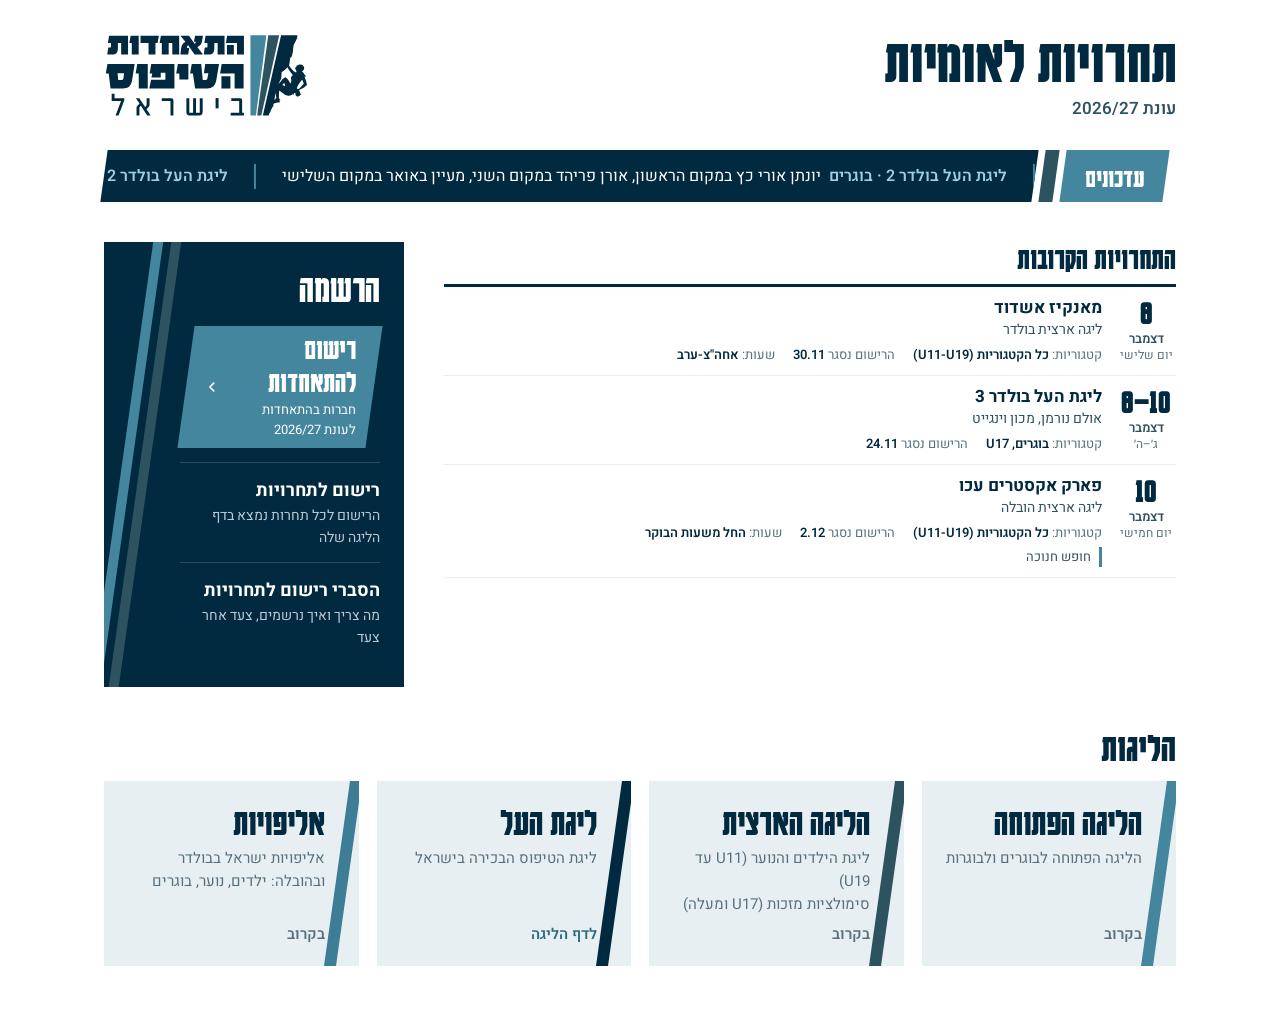
==== index.html @ b2d46fb5 "Landing page (תחרויות לאומיות) and Elite League page Co-Authored-By: Claude Opus 5.5 <noreply@anthro" ====
<!DOCTYPE html>
<html lang="he" dir="rtl">
<head>
<meta charset="utf-8">
<meta name="viewport" content="width=device-width, initial-scale=1">
<title>תחרויות לאומיות – התאחדות הטיפוס</title>
<link rel="stylesheet" href="assets/site.css">
</head>
<body>
<div class="wrap">

<header class="site-head">
  <div>
    <h1 class="disp">תחרויות לאומיות</h1>
    <div class="sub">עונת <span class="ltr">2026/27</span></div>
  </div>
  <img class="logo" src="assets/logo.svg" alt="התאחדות הטיפוס בישראל">
</header>

<div class="chyron" aria-label="עדכונים מהתחרויות">
  <div class="ch-lbl"><span class="disp">עדכונים</span></div>
  <div class="ch-gap" aria-hidden="true"></div>
  <div class="ch-bar" id="chbar" title="לחיצה עוצרת או ממשיכה את הגלילה">
    <div class="ch-in"><div class="ch-track" id="chtrack"></div></div>
  </div>
</div>

<div class="row2">
  <section class="main">
    <div class="shead"><h2 class="disp">התחרויות הקרובות</h2></div>
    <div class="list" id="upcoming"><div class="empty">טוען…</div></div>
  </section>

  <aside class="side panel" aria-label="הרשמה">
    <div class="stripe s1" aria-hidden="true"></div><div class="stripe s2" aria-hidden="true"></div>
    <h2 class="disp">הרשמה</h2>
    <a class="bigbtn" href="https://loglig.com/Activity/Form/62594?seasonId=1762" target="_blank" rel="noopener">
      <span><span><strong>רישום להתאחדות</strong><small>חברות בהתאחדות לעונת 2026/27</small></span>
      <svg aria-hidden="true" width="22" height="22" viewBox="0 0 24 24" fill="none" stroke="currentColor" stroke-width="2.5" stroke-linecap="round" stroke-linejoin="round"><path d="M15 6l-6 6 6 6"></path></svg></span>
    </a>
    <a class="plink" href="#leagues"><strong>רישום לתחרויות</strong><span>הרישום לכל תחרות נמצא בדף הליגה שלה</span></a>
    <a class="plink" href="https://drive.google.com/file/d/1g0PHbWPB_pFXdqxG6ZLyZo83JNiXDOM1/view" target="_blank" rel="noopener"><strong>הסברי רישום לתחרויות</strong><span>מה צריך ואיך נרשמים, צעד אחר צעד</span></a>
  </aside>
</div>

<section id="leagues">
  <div class="shead"><h2 class="disp" style="font-size:40px;margin-bottom:4px">הליגות</h2></div>
  <div class="cards" id="cards"></div>
</section>

</div>

<script src="assets/site.js"></script>
<script>
/* Where each league card leads. Set the federation-site address of each page once it is live;
   null = page not built yet (card shows "בקרוב"). */
const LEAGUES = [
  { id: 'open',     title: 'הליגה הפתוחה', lines: ['הליגה הפתוחה לבוגרים ולבוגרות'], bar: 'var(--steel)', url: null },
  { id: 'national', title: 'הליגה הארצית', lines: ['ליגת הילדים והנוער (U11 עד U19)', 'סימולציות מזכות (U17 ומעלה)'], bar: 'var(--slate)', url: null },
  { id: 'elite',    title: 'ליגת העל',     lines: ['ליגת הטיפוס הבכירה בישראל'], bar: 'var(--navy)', url: 'elite.html' },
  { id: 'champ',    title: 'אליפויות',     lines: ['אליפויות ישראל בבולדר ובהובלה: ילדים, נוער, בוגרים'], bar: 'var(--steel2)', url: null, go: 'לדף האליפויות' }
];
const UPCOMING_COUNT = 3;

function renderCards(){
  document.getElementById('cards').innerHTML = LEAGUES.map(l => {
    const inner = `<div class="bar" aria-hidden="true" style="background:${l.bar}"></div>
      <h3 class="disp">${l.title}</h3><p>${l.lines.map(x => `<span>${ILCA.esc(x)}</span>`).join('')}</p>
      <span class="go">${l.url ? (l.go || 'לדף הליגה') : 'בקרוב'}</span>`;
    return l.url ? `<a class="lcard" href="${l.url}" target="${/^https?:/.test(l.url) ? '_top' : '_self'}">${inner}</a>` : `<div class="lcard soon">${inner}</div>`;
  }).join('');
}

function renderUpcoming(items){
  const next = items.filter(c => !c.cancelled && ILCA.dayDiff(c.end || c.start) >= 0)
                    .sort((a, b) => ILCA.D(a.start) - ILCA.D(b.start)).slice(0, UPCOMING_COUNT);
  document.getElementById('upcoming').innerHTML = next.length ? next.map(c => `
    <article class="item">
      ${ILCA.dateBox(c)}
      <div class="body">
        <h3>${ILCA.esc(c.title)}</h3>
        <div class="vn">${ILCA.esc(c.sub)}</div>
        <div class="meta">
          <span>קטגוריות: <strong>${ILCA.esc(c.cats)}</strong></span>
          ${ILCA.regText(c)}
          ${c.hours ? `<span>שעות: <strong>${ILCA.esc(c.hours)}</strong></span>` : ''}
        </div>
        ${c.note ? `<div class="note">${ILCA.esc(c.note)}</div>` : ''}
      </div>
    </article>`).join('') : '<div class="empty">אין תחרויות קרובות כרגע.</div>';
  return next;
}

(async () => {
  renderCards();
  let cal = { items: [] }, upd = { items: [] };
  try { [cal, upd] = await Promise.all([ILCA.json('data/calendar.json'), ILCA.json('data/updates.json')]); }
  catch (e) { document.getElementById('upcoming').innerHTML = '<div class="empty">לא ניתן לטעון את רשימת התחרויות.</div>'; }
  const next = renderUpcoming(cal.items || []);
  const items = (upd.items || []).slice();
  if (next[0]) {
    const c = next[0], n = ILCA.dayDiff(c.start);
    items.push(['התחרות הבאה', `${c.title} – ${c.sub}, ${n > 1 ? 'בעוד ' + n + ' ימים' : n === 1 ? 'מחר' : 'היום'}`]);
  }
  ILCA.chyron(items);
})();
</script>
</body>
</html>
---- assets/site.css ----
/* Shared styles for the federation's competitions pages (design: Noam, "דף תוצאות התאחדות הטיפוס") */
@font-face{font-family:Karantina;font-weight:700;font-display:swap;src:url(fonts/karantina-hebrew-700.woff2) format("woff2");unicode-range:U+0307-0308,U+0590-05FF,U+200C-2010,U+20AA,U+25CC,U+FB1D-FB4F}
@font-face{font-family:Karantina;font-weight:700;font-display:swap;src:url(fonts/karantina-latin-700.woff2) format("woff2");unicode-range:U+0000-00FF,U+0131,U+0152-0153,U+02BB-02BC,U+02C6,U+02DA,U+02DC,U+0304,U+0308,U+0329,U+2000-206F,U+20AC,U+2122,U+2191,U+2193,U+2212,U+2215,U+FEFF,U+FFFD}
@font-face{font-family:Heebo;font-weight:100 900;font-display:swap;src:url(fonts/heebo-hebrew.woff2) format("woff2");unicode-range:U+0307-0308,U+0590-05FF,U+200C-2010,U+20AA,U+25CC,U+FB1D-FB4F}
@font-face{font-family:Heebo;font-weight:100 900;font-display:swap;src:url(fonts/heebo-latin.woff2) format("woff2");unicode-range:U+0000-00FF,U+0131,U+0152-0153,U+02BB-02BC,U+02C6,U+02DA,U+02DC,U+0304,U+0308,U+0329,U+2000-206F,U+20AC,U+2122,U+2191,U+2193,U+2212,U+2215,U+FEFF,U+FFFD}

:root{--navy:#01293f;--slate:#2e5360;--steel:#44869e;--steel2:#3d7d95;--link:#2e6a80;--mist:#e8eff2;--line:#cfdde3;--muted:#57707d;--warn:#b04a16}
*{box-sizing:border-box}
html,body{margin:0;background:#fff}
body{font-family:Heebo,system-ui,sans-serif;color:var(--navy);font-size:16px;line-height:1.55;-webkit-font-smoothing:antialiased}
a{color:var(--steel)}a:hover{color:var(--slate)}
.ltr{unicode-bidi:isolate;direction:ltr;display:inline-block}
.disp{font-family:Karantina,Heebo,sans-serif;font-weight:700;line-height:1}
.wrap{max-width:1120px;margin:0 auto;padding:28px 24px 56px;display:flex;flex-direction:column;gap:40px}

/* header */
.site-head{display:flex;flex-wrap:wrap;align-items:center;justify-content:space-between;gap:20px}
.site-head h1{margin:0;font-size:64px}
.site-head .sub{font-size:17px;font-weight:600;color:var(--slate);margin-top:4px}
.site-head .logo{display:block;height:84px;width:auto}
.back{align-self:flex-start;display:inline-flex;align-items:center;gap:6px;min-height:44px;font-weight:600;font-size:15px;color:var(--slate);text-decoration:none;margin-bottom:-32px}
.back:hover{color:var(--steel)}

/* chyron */
.chyron{display:flex;align-items:stretch;min-height:52px;gap:7px;padding-inline-start:10px;margin-top:-12px}
.ch-lbl{background:var(--steel);color:#fff;display:flex;align-items:center;padding:0 22px;transform:skewX(-8deg);flex:none}
.ch-lbl span{font-size:27px;padding-top:3px;transform:skewX(8deg)}
.ch-gap{width:14px;background:var(--slate);transform:skewX(-8deg);flex:none}
.ch-bar{flex:1 1 0;min-width:0;background:var(--navy);color:#fff;transform:skewX(-8deg);overflow:hidden;display:flex;align-items:center;cursor:pointer}
.ch-in{transform:skewX(8deg);overflow:hidden;width:100%}
.ch-track{display:flex;width:max-content;white-space:nowrap;animation:chy var(--dur,60s) linear infinite}
.ch-bar:hover .ch-track,.ch-bar.paused .ch-track{animation-play-state:paused}
.ch-item{padding:0 26px;font-size:16px;border-inline-start:2px solid var(--steel)}
.ch-item b{color:#9fd0e2;font-weight:600;margin-inline-end:8px}
@keyframes chy{from{transform:translateX(0)}to{transform:translateX(50%)}}
@media (prefers-reduced-motion:reduce){.ch-track{animation:none}.ch-in{overflow-x:auto}}

/* layout */
.row2{display:flex;flex-wrap:wrap;align-items:flex-start;gap:40px}
.main{flex:999 1 560px;min-width:0;display:flex;flex-direction:column}
.side{flex:1 1 300px;max-width:360px}
.shead{display:flex;flex-wrap:wrap;align-items:baseline;justify-content:space-between;gap:6px 20px;margin-bottom:10px}
h2{margin:0;font-size:32px}
.list{border-top:3px solid var(--navy);display:flex;flex-direction:column}

/* competition row */
.item{display:flex;gap:14px;padding:10px 0;border-bottom:1px solid var(--mist);align-items:center}
.date{flex:0 0 auto;min-width:60px;text-align:center;display:flex;flex-direction:column;align-self:flex-start}
.date .n{font-size:36px;line-height:.85;white-space:nowrap}
.date .m{font-weight:600;font-size:13px;line-height:1.3;color:var(--slate);margin-top:3px}
.date .w{font-size:12px;line-height:1.3;color:var(--muted)}
.body{flex:1 1 0;min-width:0;display:flex;flex-direction:column}
.body h3{margin:0;font-weight:700;font-size:17px;line-height:1.3}
.body .vn{color:var(--slate);font-size:14px}
.meta{display:flex;flex-wrap:wrap;gap:2px 18px;margin-top:4px;font-size:13px;color:var(--muted)}
.meta strong{color:var(--navy);font-weight:600}
.meta .soon,.meta .soon strong{color:var(--warn)}
.note{margin-top:4px;font-size:13px;color:var(--slate);padding-inline-start:8px;border-inline-start:3px solid var(--steel)}
.empty{padding:16px 0;color:var(--muted)}

/* navy side panel */
.panel{background:var(--navy);color:#fff;padding:26px 24px 24px;position:relative;overflow:hidden;display:flex;flex-direction:column}
.panel .stripe{position:absolute;top:-10px;bottom:-10px;width:10px;transform:skewX(-8deg)}
.panel .s1{left:36px;background:var(--slate)}
.panel .s2{left:18px;background:var(--steel)}
.panel h2{font-size:40px;margin-bottom:18px}
.bigbtn{display:flex;align-items:center;background:var(--steel);color:#fff;padding:8px 18px;margin:0 6px 14px 58px;text-decoration:none;min-height:56px;transform:skewX(-8deg)}
.bigbtn:hover{background:#3a7890;color:#fff}
.bigbtn>span{flex:1 1 auto;display:flex;align-items:center;justify-content:space-between;gap:10px;transform:skewX(8deg)}
.bigbtn strong{font-family:Karantina,Heebo,sans-serif;font-size:30px;font-weight:700;line-height:1;padding-top:3px}
.bigbtn small{display:block;font-size:13px}
.plink{display:flex;flex-direction:column;color:#fff;padding:14px 0;margin-left:52px;border-top:1px solid #2c4a5c;text-decoration:none;min-height:44px}
.plink:hover{color:#9fd0e2}
.plink strong{font-size:18px;font-weight:700}
.plink span{font-size:14px;color:#b9cdd6}

/* league cards */
.cards{display:flex;flex-wrap:wrap;gap:18px}
.lcard{flex:1 1 220px;position:relative;overflow:hidden;display:flex;flex-direction:column;gap:6px;min-height:168px;padding:22px 34px 20px 18px;background:var(--mist);color:var(--navy);text-decoration:none}
.lcard .bar{position:absolute;top:-10px;bottom:-10px;right:10px;width:12px;transform:skewX(-8deg)}
.lcard h3{margin:0;font-size:38px}
.lcard p{margin:0;font-size:15px;color:var(--muted);display:flex;flex-direction:column}
.lcard .go{margin-top:auto;font-weight:600;font-size:15px;color:var(--link)}
a.lcard:hover{background:#dfe9ed;color:var(--navy)}
.lcard.soon{cursor:default}
.lcard.soon .go{color:var(--muted)}

@media (max-width:767px){
  .wrap{padding:20px 16px 40px;gap:32px}
  .site-head h1{font-size:48px}
  .site-head .logo{height:56px}
  .chyron{margin-top:-8px;min-height:46px;padding-inline-start:6px}
  .ch-lbl{padding:0 12px}.ch-lbl span{font-size:22px}
  .ch-gap{width:8px}
  .ch-item{font-size:14.5px;padding:0 18px}
  .side{max-width:none}
}
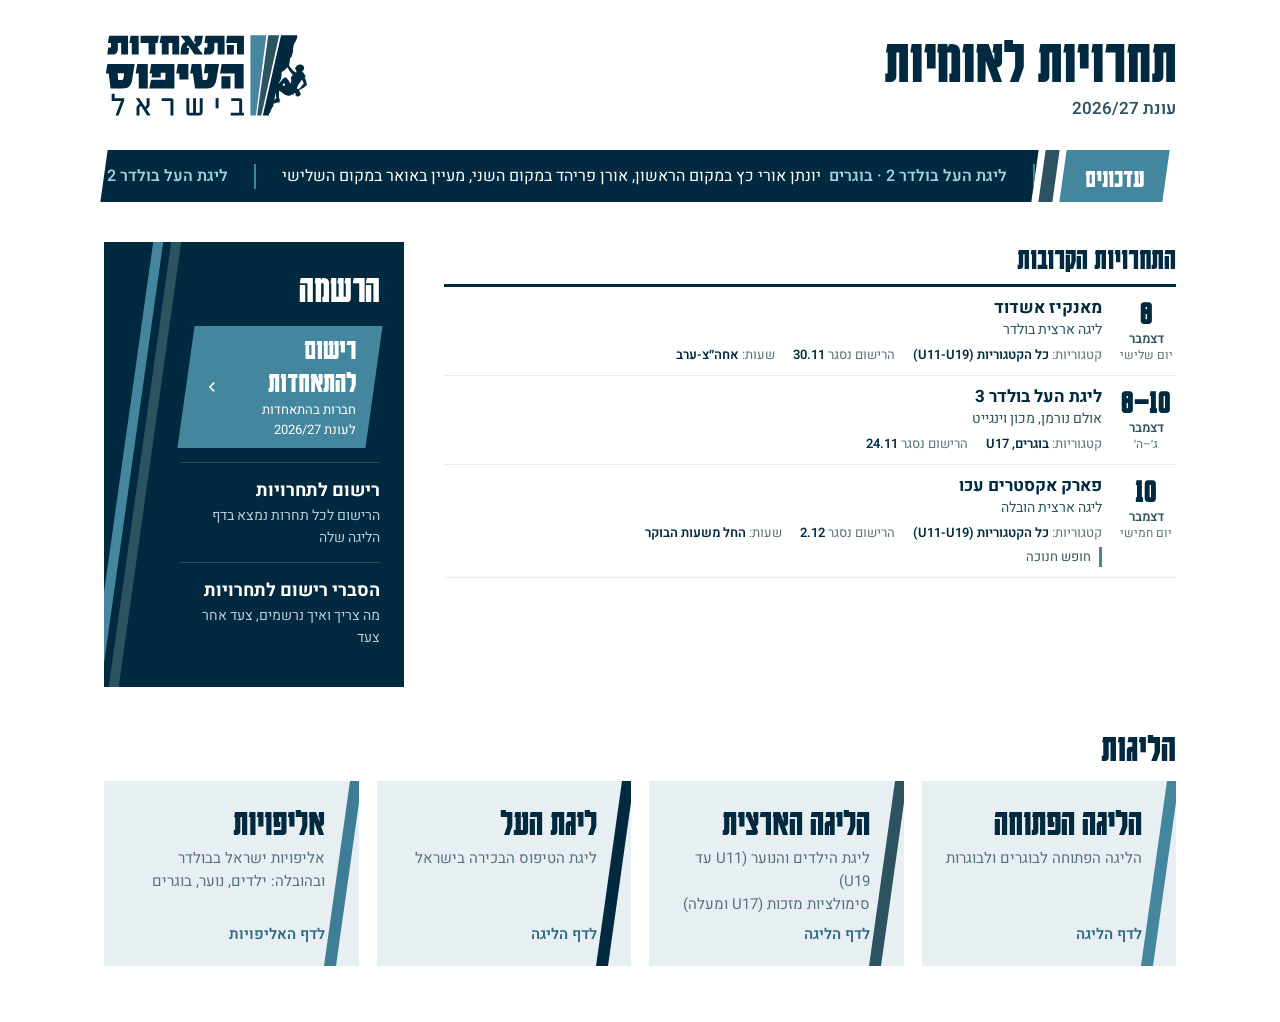
==== commit 4fbbf72d: "Add Open League, National League (results, season list) and Championships pages; one calendar for al" ====
--- a/index.html
+++ b/index.html
@@ -55,24 +55,23 @@
 /* Where each league card leads. Set the federation-site address of each page once it is live;
    null = page not built yet (card shows "בקרוב"). */
 const LEAGUES = [
-  { id: 'open',     title: 'הליגה הפתוחה', lines: ['הליגה הפתוחה לבוגרים ולבוגרות'], bar: 'var(--steel)', url: null },
-  { id: 'national', title: 'הליגה הארצית', lines: ['ליגת הילדים והנוער (U11 עד U19)', 'סימולציות מזכות (U17 ומעלה)'], bar: 'var(--slate)', url: null },
-  { id: 'elite',    title: 'ליגת העל',     lines: ['ליגת הטיפוס הבכירה בישראל'], bar: 'var(--navy)', url: 'elite.html' },
-  { id: 'champ',    title: 'אליפויות',     lines: ['אליפויות ישראל בבולדר ובהובלה: ילדים, נוער, בוגרים'], bar: 'var(--steel2)', url: null, go: 'לדף האליפויות' }
+  { page: 'open',     title: 'הליגה הפתוחה', lines: ['הליגה הפתוחה לבוגרים ולבוגרות'], bar: 'var(--steel)' },
+  { page: 'national', title: 'הליגה הארצית', lines: ['ליגת הילדים והנוער (U11 עד U19)', 'סימולציות מזכות (U17 ומעלה)'], bar: 'var(--slate)' },
+  { page: 'elite',    title: 'ליגת העל',     lines: ['ליגת הטיפוס הבכירה בישראל'], bar: 'var(--navy)' },
+  { page: 'champ',    title: 'אליפויות',     lines: ['אליפויות ישראל בבולדר ובהובלה: ילדים, נוער, בוגרים'], bar: 'var(--steel2)', go: 'לדף האליפויות' }
 ];
 const UPCOMING_COUNT = 3;
 
 function renderCards(){
-  document.getElementById('cards').innerHTML = LEAGUES.map(l => {
-    const inner = `<div class="bar" aria-hidden="true" style="background:${l.bar}"></div>
+  const el = document.getElementById('cards');
+  el.innerHTML = LEAGUES.map(l => `<a class="lcard" data-page="${l.page}"><div class="bar" aria-hidden="true" style="background:${l.bar}"></div>
       <h3 class="disp">${l.title}</h3><p>${l.lines.map(x => `<span>${ILCA.esc(x)}</span>`).join('')}</p>
-      <span class="go">${l.url ? (l.go || 'לדף הליגה') : 'בקרוב'}</span>`;
-    return l.url ? `<a class="lcard" href="${l.url}" target="${/^https?:/.test(l.url) ? '_top' : '_self'}">${inner}</a>` : `<div class="lcard soon">${inner}</div>`;
-  }).join('');
+      <span class="go">${l.go || 'לדף הליגה'}</span></a>`).join('');
+  ILCA.wireLinks(el);
 }
 
 function renderUpcoming(items){
-  const next = items.filter(c => !c.cancelled && ILCA.dayDiff(c.end || c.start) >= 0)
+  const next = items.filter(c => !c.status && !c.approx && ILCA.dayDiff(c.end || c.start) >= 0)
                     .sort((a, b) => ILCA.D(a.start) - ILCA.D(b.start)).slice(0, UPCOMING_COUNT);
   document.getElementById('upcoming').innerHTML = next.length ? next.map(c => `
     <article class="item">
--- a/assets/site.css
+++ b/assets/site.css
@@ -6,6 +6,7 @@
 
 :root{--navy:#01293f;--slate:#2e5360;--steel:#44869e;--steel2:#3d7d95;--link:#2e6a80;--mist:#e8eff2;--line:#cfdde3;--muted:#57707d;--warn:#b04a16}
 *{box-sizing:border-box}
+[hidden]{display:none!important}
 html,body{margin:0;background:#fff}
 body{font-family:Heebo,system-ui,sans-serif;color:var(--navy);font-size:16px;line-height:1.55;-webkit-font-smoothing:antialiased}
 a{color:var(--steel)}a:hover{color:var(--slate)}
@@ -85,6 +86,68 @@
 .lcard.soon{cursor:default}
 .lcard.soon .go{color:var(--muted)}
 
+/* kind tags, buttons, accordions, results rows */
+.ktag{font-size:12px;font-weight:700;padding:1px 8px;white-space:nowrap}
+.k-boulder{background:var(--steel);color:#fff}.k-lead{background:var(--slate);color:#fff}.k-sim{background:#fff;color:var(--slate);border:1px solid var(--steel)}
+.status{font-size:12px;font-weight:700;padding:1px 8px;background:#fbe9df;color:#8a3a10}
+.past-tag{font-size:12px;font-weight:600;padding:1px 8px;background:var(--mist);color:var(--slate)}
+.btn{display:inline-flex;align-items:center;gap:8px;min-height:44px;padding:0 20px;background:var(--navy);color:#fff;font-weight:700;font-size:15px;text-decoration:none;border:2px solid var(--navy)}
+.btn:hover{background:var(--slate);border-color:var(--slate);color:#fff}
+.btn.ghost{background:#fff;color:var(--navy)}.btn.ghost:hover{background:var(--mist);color:var(--navy)}
+.btn.steel{background:var(--steel);border-color:var(--steel)}
+.chip{display:inline-flex;align-items:center;min-height:44px;padding:0 20px;background:var(--mist);color:var(--slate);font-weight:600;font-size:15px}
+.dgroup{display:flex;gap:7px;padding:14px 0;padding-inline-start:6px;border-top:3px solid var(--navy);border-bottom:1px solid var(--mist)}
+.dbtn{min-height:44px;padding:0 22px;border:0;cursor:pointer;font-family:Karantina,Heebo,sans-serif;font-weight:700;font-size:26px;line-height:1;transform:skewX(-8deg);background:var(--mist);color:var(--navy)}
+.dbtn span{display:inline-block;transform:skewX(8deg)}
+.dbtn[aria-pressed="true"]{background:var(--steel);color:#fff}
+.fbtn{min-height:44px;padding:0 16px;cursor:pointer;font-family:Heebo,sans-serif;font-weight:600;font-size:15px;background:#fff;color:var(--navy);border:2px solid var(--line)}
+.fbtn[aria-pressed="true"]{background:var(--navy);color:#fff;border-color:var(--navy)}
+.acc{display:flex;flex-direction:column;border:2px solid var(--navy)}
+.acc>button{display:flex;flex-wrap:wrap;align-items:center;justify-content:space-between;gap:8px 16px;width:100%;min-height:64px;padding:14px 20px;border:0;background:var(--navy);color:#fff;cursor:pointer;text-align:right;font-family:Heebo,sans-serif}
+.acc .acc-t{display:flex;flex-wrap:wrap;align-items:baseline;gap:4px 14px}
+.acc .acc-t b{font-family:Karantina,Heebo,sans-serif;font-weight:700;font-size:32px;line-height:1;padding-top:3px}
+.acc .acc-t span,.acc .acc-s{font-size:15px;font-weight:600;color:#b9cdd6}
+.acc .acc-s{display:inline-flex;align-items:center;gap:8px}
+.acc .acc-s svg{transition:transform .2s}
+.acc>button[aria-expanded="true"] .acc-s svg{transform:rotate(180deg)}
+.acc .acc-p{padding:18px 20px 22px;display:flex;flex-direction:column;gap:14px;font-size:15px}
+.acc ul{margin:0;padding-inline-start:22px;display:flex;flex-direction:column;gap:8px}
+.callout{background:var(--mist);padding:14px 16px;border-inline-start:4px solid var(--steel)}
+.callout.warn{background:#fbe9df;color:#5e2a0c;border:0;display:flex;gap:12px;align-items:flex-start}
+table.simple{width:100%;min-width:420px;border-collapse:collapse;font-size:15px}
+table.simple thead tr{background:var(--mist)}
+table.simple th,table.simple td{padding:10px 14px;text-align:right}
+table.simple tbody tr{border-bottom:1px solid var(--mist)}
+table.simple tbody th{font-family:Karantina,Heebo,sans-serif;font-weight:700;font-size:26px;line-height:1}
+.item.off{opacity:.62}
+
+.foot{display:flex;flex-wrap:wrap;align-items:center;justify-content:space-between;gap:10px 20px;margin-top:14px}
+.foot p{margin:0;font-size:13px;color:var(--muted)}
+.tlink{display:inline-flex;align-items:center;gap:6px;min-height:44px;font-weight:600;font-size:15px;color:var(--link);text-decoration:none}
+.side-nav{flex:1 1 300px;max-width:360px;display:flex;flex-direction:column;gap:18px}
+.side-nav .lcard{flex:1 1 auto;min-height:140px}
+.side-nav .lcard h3{font-size:36px}
+.lcard.plain{background:#fff;border:2px solid var(--mist)}
+/* slideshow (National League) */
+.hero{display:none;flex-direction:column;gap:8px;margin-top:-12px}
+@media (min-width:768px){.hero.has{display:flex}}
+.hero .frames{display:flex;gap:8px;align-items:flex-start}
+.hero .fr{min-width:0;position:relative;overflow:hidden;background:var(--mist)}
+.hero .fr.side{flex:.6667 1 0;aspect-ratio:2/3}.hero .fr.mid{flex:1.5 1 0;aspect-ratio:3/2}
+.hero .fr img{position:absolute;inset:0;width:100%;height:100%;object-fit:cover;opacity:0;transition:opacity 1.2s ease}
+.hero .fr img.on{opacity:1}
+.hero .ctl{display:flex;flex-wrap:wrap;align-items:center;justify-content:space-between;gap:8px 16px}
+.hero .pp{width:44px;height:44px;display:inline-flex;align-items:center;justify-content:center;border:0;cursor:pointer;background:var(--navy);color:#fff}
+.hero .dots{display:flex;gap:6px}
+.hero .dots button{width:28px;height:44px;border:0;padding:0;cursor:pointer;background:transparent;display:inline-flex;align-items:center;justify-content:center}
+.hero .dots span{display:block;width:18px;height:6px;transform:skewX(-8deg);background:#cfdde3}
+.hero .dots button[aria-current="true"] span{background:var(--navy)}
+.hero .credit{font-size:13px;font-weight:600;color:var(--muted)}
+/* leaders */
+.lead-badge{flex:0 0 auto;display:inline-flex;align-items:center;justify-content:center;width:44px;height:44px;color:#fff;font-family:Karantina,Heebo,sans-serif;font-weight:700;font-size:28px;line-height:1;transform:skewX(-8deg)}
+.lead-badge span{transform:skewX(8deg)}
+select.sel{min-height:44px;padding:0 12px;font-family:Heebo,sans-serif;font-size:15px;font-weight:600;color:var(--navy);background:#fff;border:2px solid var(--line)}
+
 @media (max-width:767px){
   .wrap{padding:20px 16px 40px;gap:32px}
   .site-head h1{font-size:48px}
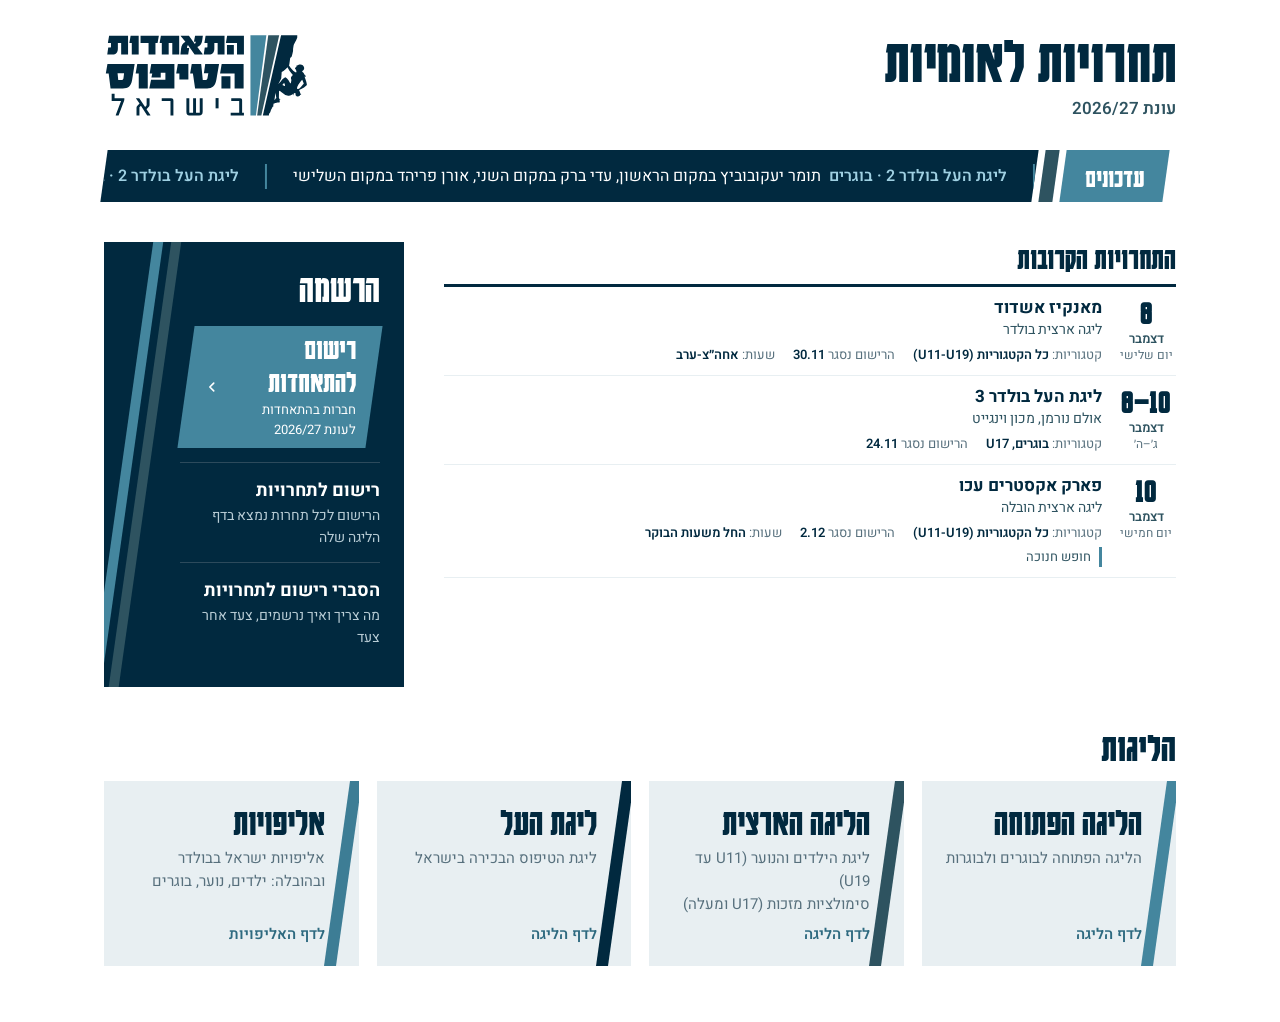
==== commit 38f41de5: "National League: shorter full-width slideshow (max 280px high); bump asset version Co-Authored-By: C" ====
--- a/index.html
+++ b/index.html
@@ -4,7 +4,7 @@
 <meta charset="utf-8">
 <meta name="viewport" content="width=device-width, initial-scale=1">
 <title>תחרויות לאומיות – התאחדות הטיפוס</title>
-<link rel="stylesheet" href="assets/site.css">
+<link rel="stylesheet" href="assets/site.css?v=20261117a">
 </head>
 <body>
 <div class="wrap">
@@ -50,7 +50,7 @@
 
 </div>
 
-<script src="assets/site.js"></script>
+<script src="assets/site.js?v=20261117a"></script>
 <script>
 /* Where each league card leads. Set the federation-site address of each page once it is live;
    null = page not built yet (card shows "בקרוב"). */
--- a/assets/site.css
+++ b/assets/site.css
@@ -133,7 +133,8 @@
 @media (min-width:768px){.hero.has{display:flex}}
 .hero .frames{display:flex;gap:8px;align-items:flex-start}
 .hero .fr{min-width:0;position:relative;overflow:hidden;background:var(--mist)}
-.hero .fr.side{flex:.6667 1 0;aspect-ratio:2/3}.hero .fr.mid{flex:1.5 1 0;aspect-ratio:3/2}
+.hero .frames{height:clamp(220px,23vw,280px)}
+.hero .fr{height:100%}.hero .fr.side{flex:1 1 0}.hero .fr.mid{flex:2.2 1 0}
 .hero .fr img{position:absolute;inset:0;width:100%;height:100%;object-fit:cover;opacity:0;transition:opacity 1.2s ease}
 .hero .fr img.on{opacity:1}
 .hero .ctl{display:flex;flex-wrap:wrap;align-items:center;justify-content:space-between;gap:8px 16px}
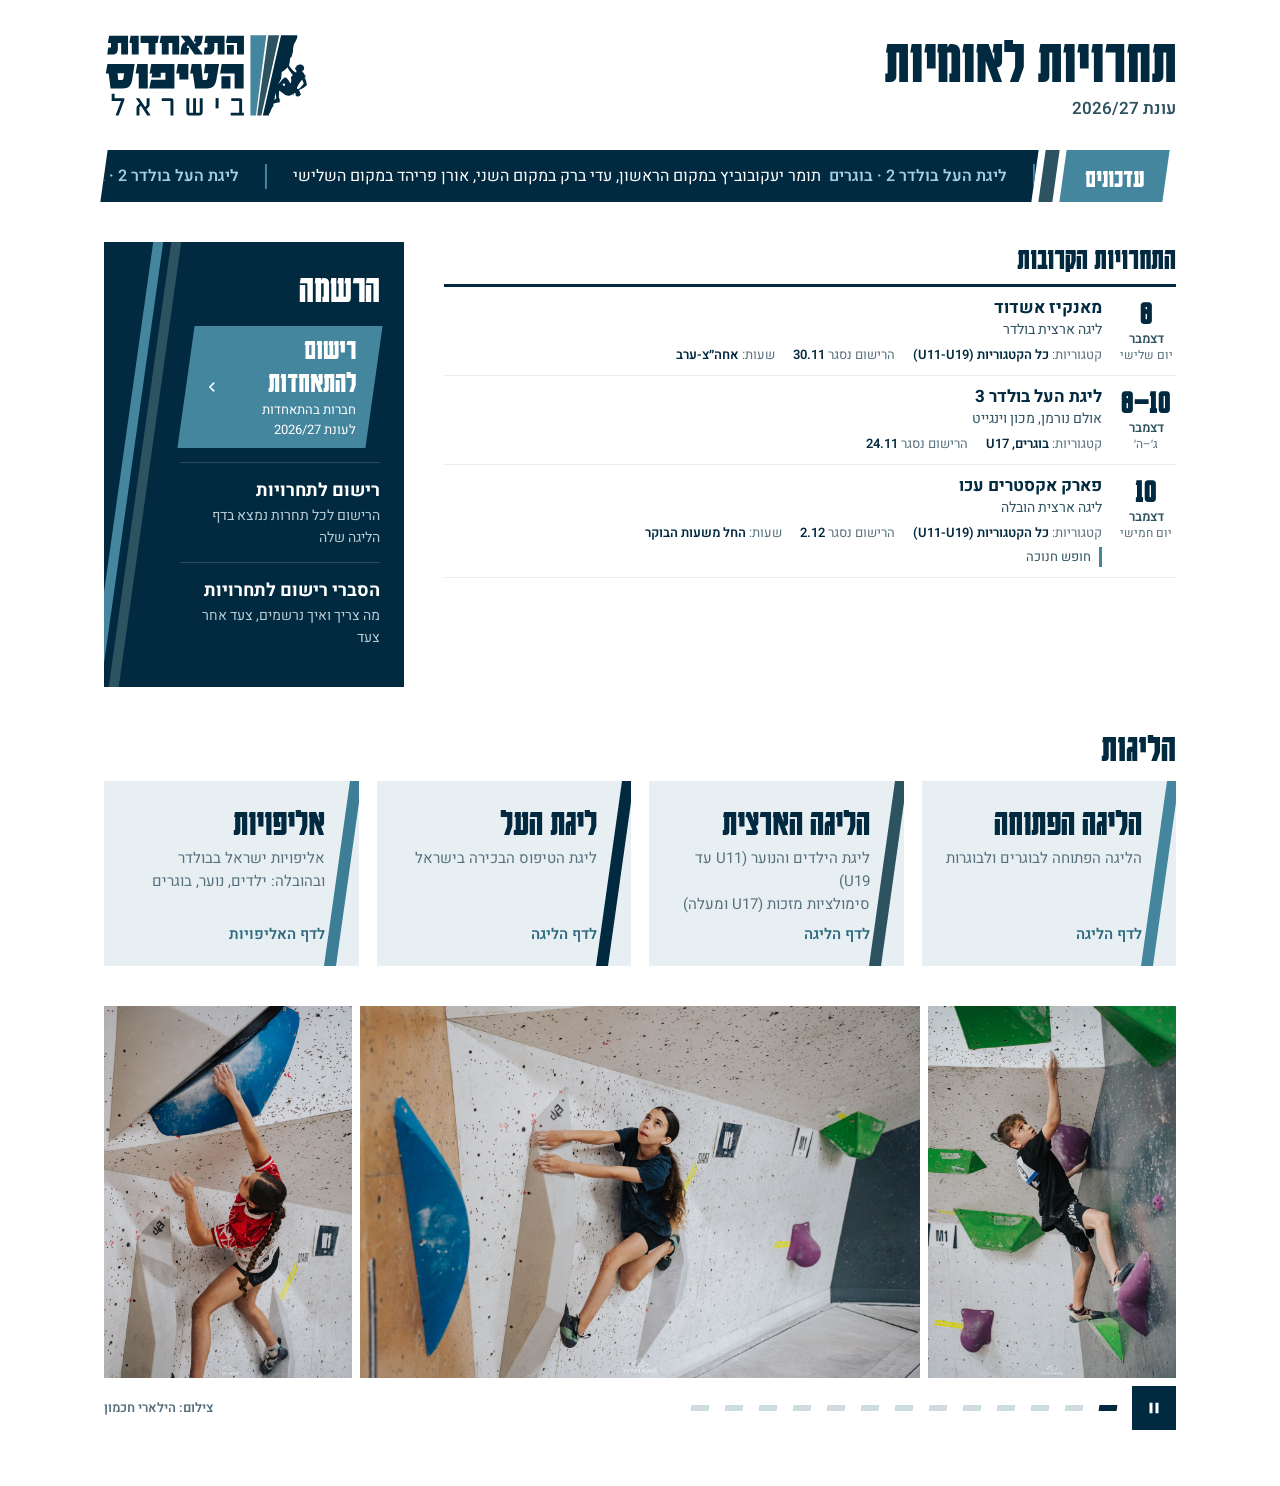
==== commit c282b1da: "Move the photo slideshow to the bottom of the landing page, at its original size; bump asset version" ====
--- a/index.html
+++ b/index.html
@@ -4,7 +4,7 @@
 <meta charset="utf-8">
 <meta name="viewport" content="width=device-width, initial-scale=1">
 <title>תחרויות לאומיות – התאחדות הטיפוס</title>
-<link rel="stylesheet" href="assets/site.css?v=20261117a">
+<link rel="stylesheet" href="assets/site.css?v=20261117b">
 </head>
 <body>
 <div class="wrap">
@@ -48,9 +48,19 @@
   <div class="cards" id="cards"></div>
 </section>
 
+<section class="hero" id="hero" aria-label="תמונות מהתחרויות" style="margin-top:0">
+  <div class="frames">
+    <div class="fr side" id="frR"></div>
+    <div class="fr mid" id="frC" aria-roledescription="carousel" aria-label="תמונות מתחלפות"></div>
+    <div class="fr side" id="frL"></div>
+  </div>
+  <div class="ctl"><div style="display:flex;align-items:center;gap:10px"><button type="button" class="pp" id="pp"></button><div class="dots" id="dots"></div></div>
+    <div class="credit" id="credit"></div></div>
+</section>
+
 </div>
 
-<script src="assets/site.js?v=20261117a"></script>
+<script src="assets/site.js?v=20261117b"></script>
 <script>
 /* Where each league card leads. Set the federation-site address of each page once it is live;
    null = page not built yet (card shows "בקרוב"). */
@@ -103,6 +113,30 @@
   }
   ILCA.chyron(items);
 })();
+
+/* photo slideshow (bottom of the page): data/national-photos.json {credit, center:[{src,alt}], right:[...], left:[...]} — hidden until photos are added */
+ILCA.json('data/national-photos.json').then(p => {
+  if (!p || !(p.center || []).length) return;
+  const hero = document.getElementById('hero'); hero.classList.add('has');
+  const fill = (el, list) => { el.innerHTML = list.map((s, i) => `<img src="${s.src}" alt="${ILCA.esc(s.alt || '')}" class="${i ? '' : 'on'}" loading="lazy">`).join(''); return [...el.querySelectorAll('img')]; };
+  const C = fill(document.getElementById('frC'), p.center), R = fill(document.getElementById('frR'), p.right || []), L = fill(document.getElementById('frL'), p.left || []);
+  document.getElementById('credit').textContent = p.credit ? 'צילום: ' + p.credit : '';
+  let c = 0, r = 0, l = 0, tick = 0, paused = false;
+  try { paused = matchMedia('(prefers-reduced-motion: reduce)').matches; } catch (e) {}
+  const show = (arr, i) => arr.forEach((im, k) => im.classList.toggle('on', k === i));
+  const dots = document.getElementById('dots');
+  const drawDots = () => { dots.innerHTML = C.map((_, i) => `<button type="button" aria-label="תמונה ${i + 1} מתוך ${C.length}" aria-current="${i === c}"><span></span></button>`).join('');
+    dots.querySelectorAll('button').forEach((b, i) => b.onclick = () => { c = i; show(C, c); drawDots(); }); };
+  const pp = document.getElementById('pp');
+  const drawPP = () => { pp.setAttribute('aria-label', paused ? 'הפעלת התמונות המתחלפות' : 'עצירת התמונות המתחלפות');
+    pp.innerHTML = paused ? '<svg aria-hidden="true" width="18" height="18" viewBox="0 0 24 24" fill="currentColor"><path d="M8 5v14l11-7z"></path></svg>' : '<svg aria-hidden="true" width="18" height="18" viewBox="0 0 24 24" fill="currentColor"><rect x="6" y="5" width="4" height="14"></rect><rect x="14" y="5" width="4" height="14"></rect></svg>'; };
+  pp.onclick = () => { paused = !paused; drawPP(); };
+  drawDots(); drawPP();
+  setInterval(() => { if (paused) return; tick++;
+    if (tick % 2 === 0) { c = (c + 1) % C.length; show(C, c); drawDots(); }
+    if (R.length && tick % 8 === 3) { r = (r + 1) % R.length; show(R, r); }
+    if (L.length && tick % 8 === 7) { l = (l + 1) % L.length; show(L, l); } }, 3000);
+}).catch(() => {});
 </script>
 </body>
 </html>
--- a/assets/site.css
+++ b/assets/site.css
@@ -133,8 +133,7 @@
 @media (min-width:768px){.hero.has{display:flex}}
 .hero .frames{display:flex;gap:8px;align-items:flex-start}
 .hero .fr{min-width:0;position:relative;overflow:hidden;background:var(--mist)}
-.hero .frames{height:clamp(220px,23vw,280px)}
-.hero .fr{height:100%}.hero .fr.side{flex:1 1 0}.hero .fr.mid{flex:2.2 1 0}
+.hero .fr.side{flex:.6667 1 0;aspect-ratio:2/3}.hero .fr.mid{flex:1.5 1 0;aspect-ratio:3/2}
 .hero .fr img{position:absolute;inset:0;width:100%;height:100%;object-fit:cover;opacity:0;transition:opacity 1.2s ease}
 .hero .fr img.on{opacity:1}
 .hero .ctl{display:flex;flex-wrap:wrap;align-items:center;justify-content:space-between;gap:8px 16px}
